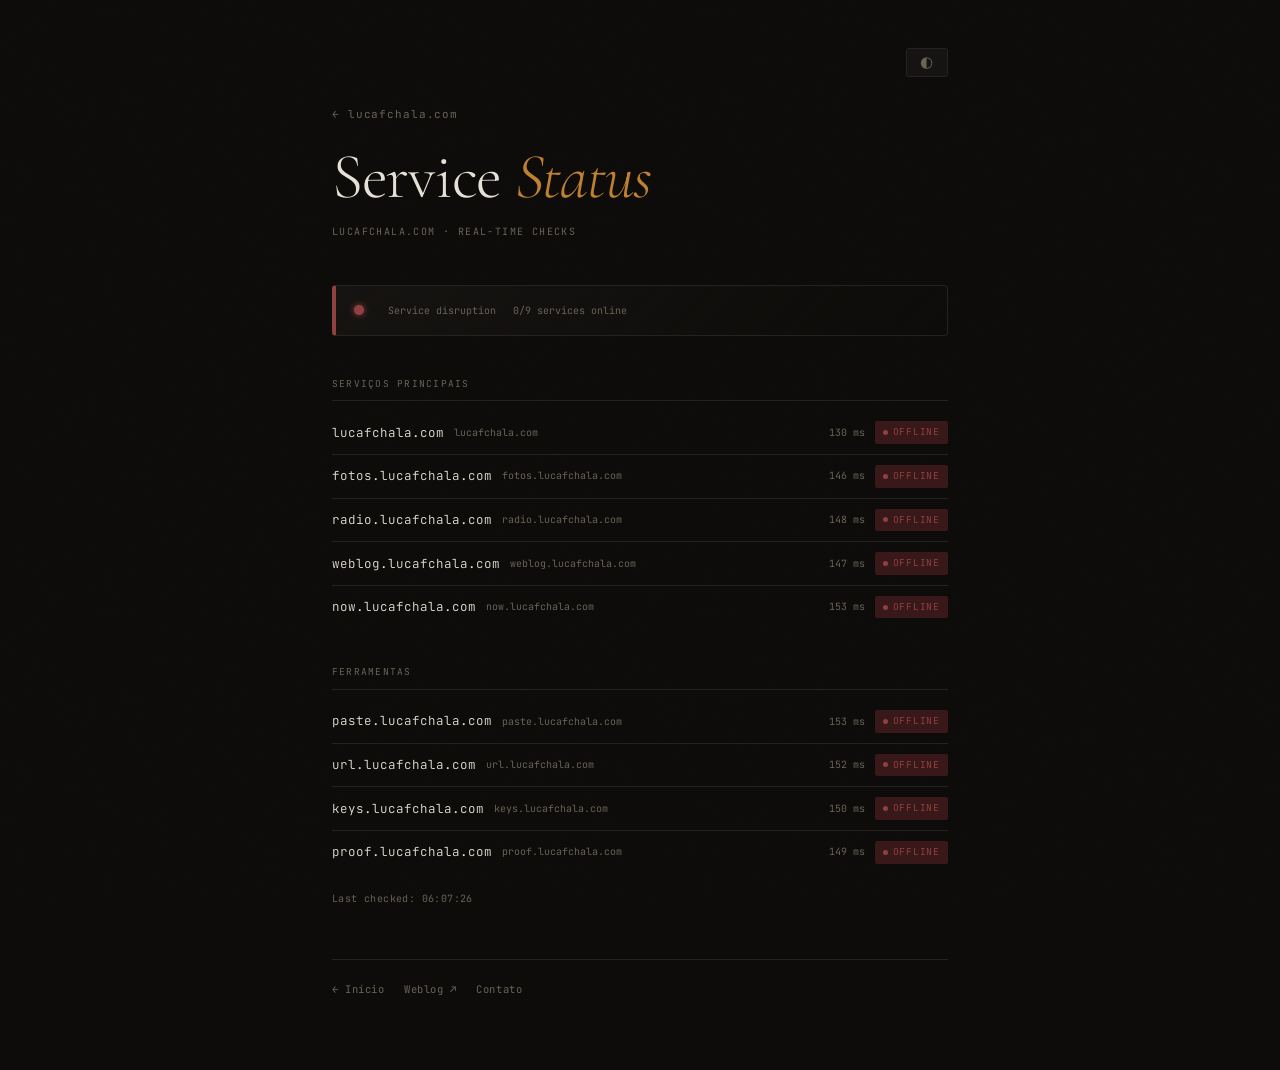
==== status/index.html @ 0a49af27 "Add status.lucafchala.com status page Creates status/index.html — a real-time service health page ma" ====
<!DOCTYPE html>
<html lang="pt-BR" data-theme="dark">

<head>
    <meta charset="UTF-8">
    <meta name="viewport" content="width=device-width, initial-scale=1.0">
    <title>Status · lucafchala.com</title>
    <meta name="description" content="Status dos serviços de lucafchala.com">
    <link rel="icon" type="image/svg+xml" href="/favicon.svg">

    <link rel="preconnect" href="https://fonts.googleapis.com">
    <link rel="preconnect" href="https://fonts.gstatic.com" crossorigin>
    <link rel="preload" as="style" href="https://fonts.googleapis.com/css2?family=Cormorant+Garamond:ital,wght@0,300;0,400;0,600;1,300;1,400;1,600&family=JetBrains+Mono:wght@300;400;500&display=swap">
    <link href="https://fonts.googleapis.com/css2?family=Cormorant+Garamond:ital,wght@0,300;0,400;0,600;1,300;1,400;1,600&family=JetBrains+Mono:wght@300;400;500&display=swap" rel="stylesheet">

    <script>
        const savedTheme = localStorage.getItem('theme') || 'dark';
        document.documentElement.dataset.theme = savedTheme;
    </script>

    <style>
        *, *::before, *::after {
            box-sizing: border-box;
            margin: 0;
            padding: 0;
        }

        :root {
            --bg:         #0d0c0a;
            --border:     #252220;
            --text:       #e6e1d6;
            --muted:      #6a6358;
            --accent:     #c08030;
            --accent-dim: #6a4818;
            --ctrl-bg:    #161412;
            --ok:         #4a9060;
            --ok-dim:     #1e3828;
            --warn:       #a07820;
            --warn-dim:   #3a2c08;
            --err:        #904040;
            --err-dim:    #381818;
        }

        [data-theme="light"] {
            --bg:         #f4efe6;
            --border:     #d8d1c4;
            --text:       #1c1a17;
            --muted:      #9a8f80;
            --accent:     #a06820;
            --accent-dim: #c89050;
            --ctrl-bg:    #ede8df;
            --ok:         #2e7050;
            --ok-dim:     #d0ead8;
            --warn:       #806010;
            --warn-dim:   #f0e0b0;
            --err:        #802828;
            --err-dim:    #f0d0d0;
        }

        html {
            background: var(--bg);
            color: var(--text);
            font-family: 'JetBrains Mono', monospace;
            font-size: 14px;
            line-height: 1.75;
            -webkit-font-smoothing: antialiased;
            transition: background 0.25s, color 0.25s;
        }

        body {
            min-height: 100vh;
            max-width: 680px;
            margin: 0 auto;
            padding: 48px 32px 72px;
        }

        body::after {
            content: '';
            position: fixed;
            inset: 0;
            pointer-events: none;
            z-index: 9999;
            background-image: url("data:image/svg+xml,%3Csvg xmlns='http://www.w3.org/2000/svg' width='300' height='300'%3E%3Cfilter id='n'%3E%3CfeTurbulence type='fractalNoise' baseFrequency='0.75' numOctaves='4' stitchTiles='stitch'/%3E%3C/filter%3E%3Crect width='300' height='300' filter='url(%23n)' opacity='0.035'/%3E%3C/svg%3E");
            opacity: 0.28;
        }

        /* ── Controls ── */
        .controls {
            display: flex;
            justify-content: flex-end;
            margin-bottom: 24px;
        }

        .controls-inner {
            display: flex;
            align-items: center;
            gap: 4px;
            background: var(--ctrl-bg);
            border: 1px solid var(--border);
            border-radius: 3px;
            padding: 4px 6px;
        }

        .ctrl-btn {
            background: none;
            border: none;
            color: var(--muted);
            font-family: 'JetBrains Mono', monospace;
            font-size: 10px;
            font-weight: 400;
            letter-spacing: 0.09em;
            text-transform: uppercase;
            padding: 4px 7px;
            cursor: pointer;
            transition: color 0.15s;
            border-radius: 2px;
            line-height: 1;
            display: flex;
            align-items: center;
        }

        .ctrl-btn:hover { color: var(--accent); }

        #btn-theme {
            font-size: 15px;
            padding: 2px 7px;
        }

        .ctrl-sep {
            color: var(--border);
            font-size: 10px;
            user-select: none;
            line-height: 1;
        }

        /* ── Header ── */
        header {
            margin-bottom: 44px;
            animation: rise 0.9s cubic-bezier(0.16,1,0.3,1) both;
        }

        .back-link {
            display: inline-flex;
            align-items: center;
            gap: 6px;
            text-decoration: none;
            color: var(--muted);
            font-size: 11px;
            letter-spacing: 0.08em;
            margin-bottom: 24px;
            transition: color 0.15s;
        }

        .back-link:hover { color: var(--accent); }

        .page-title {
            font-family: 'Cormorant Garamond', serif;
            font-size: clamp(40px, 9vw, 64px);
            font-weight: 300;
            line-height: 0.92;
            letter-spacing: -0.02em;
            margin-bottom: 16px;
        }

        .page-title em {
            font-style: italic;
            color: var(--accent);
        }

        .page-sub {
            color: var(--muted);
            font-size: 10px;
            letter-spacing: 0.14em;
            text-transform: uppercase;
        }

        /* ── Overall banner ── */
        .overall {
            display: flex;
            align-items: center;
            gap: 14px;
            border: 1px solid var(--border);
            border-left: 4px solid var(--ok);
            padding: 14px 18px;
            border-radius: 4px;
            background: linear-gradient(135deg, var(--ctrl-bg) 0%, transparent 100%);
            margin-bottom: 40px;
            animation: rise 0.9s cubic-bezier(0.16,1,0.3,1) 0.08s both;
        }

        .overall.degraded { border-left-color: var(--warn); }
        .overall.outage   { border-left-color: var(--err); }

        .overall-dot {
            width: 10px;
            height: 10px;
            border-radius: 50%;
            background: var(--ok);
            flex-shrink: 0;
            box-shadow: 0 0 6px var(--ok);
            animation: pulse 2.5s ease-in-out infinite;
        }

        .overall.degraded .overall-dot { background: var(--warn); box-shadow: 0 0 6px var(--warn); }
        .overall.outage   .overall-dot { background: var(--err);  box-shadow: 0 0 6px var(--err); }

        @keyframes pulse {
            0%, 100% { opacity: 1; }
            50%       { opacity: 0.45; }
        }

        .overall-text {
            font-size: 12px;
            color: var(--text);
        }

        .overall-text span {
            color: var(--muted);
            font-size: 10px;
            margin-left: 10px;
        }

        /* ── Service groups ── */
        .group-label {
            font-size: 9.5px;
            letter-spacing: 0.13em;
            text-transform: uppercase;
            color: var(--muted);
            margin-bottom: 10px;
            padding-bottom: 8px;
            border-bottom: 1px solid var(--border);
        }

        .services-list {
            list-style: none;
            margin-bottom: 36px;
            animation: rise 0.9s cubic-bezier(0.16,1,0.3,1) 0.18s both;
        }

        .service-item {
            display: flex;
            align-items: center;
            justify-content: space-between;
            padding: 10px 0;
            border-bottom: 1px solid var(--border);
            gap: 12px;
        }

        .service-item:last-child { border-bottom: none; }

        .service-name {
            display: flex;
            align-items: center;
            gap: 10px;
            min-width: 0;
        }

        .service-name a {
            text-decoration: none;
            color: var(--text);
            font-size: 12.5px;
            font-weight: 300;
            transition: color 0.15s;
            white-space: nowrap;
            overflow: hidden;
            text-overflow: ellipsis;
        }

        .service-name a:hover { color: var(--accent); }

        .service-url {
            color: var(--muted);
            font-size: 10px;
            white-space: nowrap;
            overflow: hidden;
            text-overflow: ellipsis;
        }

        .badge {
            display: inline-flex;
            align-items: center;
            gap: 5px;
            font-size: 9.5px;
            letter-spacing: 0.08em;
            text-transform: uppercase;
            padding: 3px 8px;
            border-radius: 2px;
            flex-shrink: 0;
        }

        .badge-dot {
            width: 5px;
            height: 5px;
            border-radius: 50%;
            flex-shrink: 0;
        }

        .badge.ok   { color: var(--ok);   background: var(--ok-dim); }
        .badge.ok   .badge-dot { background: var(--ok); }

        .badge.warn { color: var(--warn); background: var(--warn-dim); }
        .badge.warn .badge-dot { background: var(--warn); }

        .badge.err  { color: var(--err);  background: var(--err-dim); }
        .badge.err  .badge-dot { background: var(--err); }

        .badge.unknown { color: var(--muted); background: var(--ctrl-bg); }
        .badge.unknown .badge-dot { background: var(--muted); }

        /* ── Latency bars ── */
        .latency-wrap {
            display: flex;
            align-items: center;
            gap: 6px;
            flex-shrink: 0;
        }

        .latency-val {
            font-size: 10px;
            color: var(--muted);
            min-width: 36px;
            text-align: right;
        }

        /* ── Last checked ── */
        .last-checked {
            font-size: 10px;
            color: var(--muted);
            margin-top: -20px;
            margin-bottom: 36px;
            letter-spacing: 0.04em;
            animation: rise 0.9s cubic-bezier(0.16,1,0.3,1) 0.28s both;
        }

        /* ── Footer ── */
        footer {
            margin-top: 52px;
            padding-top: 20px;
            border-top: 1px solid var(--border);
            display: flex;
            gap: 20px;
            flex-wrap: wrap;
            animation: rise 0.9s cubic-bezier(0.16,1,0.3,1) 0.36s both;
        }

        footer a {
            text-decoration: none;
            color: var(--muted);
            font-size: 10.5px;
            letter-spacing: 0.05em;
            transition: color 0.15s;
        }

        footer a:hover { color: var(--accent); }

        /* ── Animation ── */
        @keyframes rise {
            from { opacity: 0; transform: translateY(18px); }
            to   { opacity: 1; transform: translateY(0); }
        }

        /* ── Responsive ── */
        @media (max-width: 540px) {
            body { padding: 32px 22px 52px; }
            .service-url { display: none; }
        }
    </style>
</head>

<body>
    <div class="controls">
        <div class="controls-inner">
            <button class="ctrl-btn" id="btn-theme" onclick="toggleTheme()" title="Toggle theme" aria-label="Alternar tema">◐</button>
        </div>
    </div>

    <header>
        <a class="back-link" href="https://lucafchala.com">← lucafchala.com</a>
        <h1 class="page-title">Service <em>Status</em></h1>
        <p class="page-sub">lucafchala.com · real-time checks</p>
    </header>

    <div class="overall" id="overall-banner">
        <span class="overall-dot" id="overall-dot"></span>
        <div class="overall-text">
            <span id="overall-msg">Checking services…</span>
            <span id="overall-sub"></span>
        </div>
    </div>

    <!-- Main services -->
    <p class="group-label">Serviços principais</p>
    <ul class="services-list" id="list-main"></ul>

    <!-- Tools -->
    <p class="group-label">Ferramentas</p>
    <ul class="services-list" id="list-tools"></ul>

    <p class="last-checked" id="last-checked">—</p>

    <footer>
        <a href="https://lucafchala.com">← Início</a>
        <a href="https://weblog.lucafchala.com" target="_blank" rel="noopener noreferrer">Weblog ↗</a>
        <a href="mailto:website@lucafchala.com">Contato</a>
    </footer>

    <script>
        function toggleTheme() {
            const html = document.documentElement;
            const next = html.dataset.theme === 'dark' ? 'light' : 'dark';
            html.dataset.theme = next;
            localStorage.setItem('theme', next);
        }

        const SERVICES = {
            main: [
                { name: 'lucafchala.com',       url: 'https://lucafchala.com',       display: 'lucafchala.com' },
                { name: 'fotos.lucafchala.com',  url: 'https://fotos.lucafchala.com',  display: 'fotos.lucafchala.com' },
                { name: 'radio.lucafchala.com',  url: 'https://radio.lucafchala.com',  display: 'radio.lucafchala.com' },
                { name: 'weblog.lucafchala.com', url: 'https://weblog.lucafchala.com', display: 'weblog.lucafchala.com' },
                { name: 'now.lucafchala.com',    url: 'https://now.lucafchala.com',    display: 'now.lucafchala.com' },
            ],
            tools: [
                { name: 'paste.lucafchala.com',  url: 'https://paste.lucafchala.com',  display: 'paste.lucafchala.com' },
                { name: 'url.lucafchala.com',    url: 'https://url.lucafchala.com',    display: 'url.lucafchala.com' },
                { name: 'keys.lucafchala.com',   url: 'https://keys.lucafchala.com',   display: 'keys.lucafchala.com' },
                { name: 'proof.lucafchala.com',  url: 'https://proof.lucafchala.com',  display: 'proof.lucafchala.com' },
            ]
        };

        const results = {};

        function createRow(svc) {
            const li = document.createElement('li');
            li.className = 'service-item';
            li.id = `row-${svc.name}`;
            li.innerHTML = `
                <div class="service-name">
                    <a href="${svc.url}" target="_blank" rel="noopener noreferrer">${svc.name}</a>
                    <span class="service-url">${svc.display}</span>
                </div>
                <div style="display:flex;align-items:center;gap:10px">
                    <span class="latency-val" id="lat-${svc.name}">—</span>
                    <span class="badge unknown" id="badge-${svc.name}">
                        <span class="badge-dot"></span>checking
                    </span>
                </div>`;
            return li;
        }

        function renderList(id, group) {
            const ul = document.getElementById(id);
            SERVICES[group].forEach(svc => ul.appendChild(createRow(svc)));
        }

        renderList('list-main', 'main');
        renderList('list-tools', 'tools');

        async function checkService(svc) {
            const start = performance.now();
            try {
                const probe = new URL(svc.url);
                probe.searchParams.set('_status_probe', '1');
                const resp = await fetch(probe.toString(), {
                    method: 'HEAD',
                    mode: 'no-cors',
                    cache: 'no-store',
                    signal: AbortSignal.timeout(8000)
                });
                const latency = Math.round(performance.now() - start);
                return { ok: true, latency };
            } catch (e) {
                const latency = Math.round(performance.now() - start);
                if (e.name === 'TimeoutError' || e.name === 'AbortError') {
                    return { ok: false, latency, reason: 'timeout' };
                }
                /* no-cors fetch succeeds even for opaque responses; a network error means down */
                return { ok: false, latency, reason: 'error' };
            }
        }

        function updateBadge(svc, result) {
            const badge = document.getElementById(`badge-${svc.name}`);
            const lat   = document.getElementById(`lat-${svc.name}`);

            results[svc.name] = result.ok;

            if (result.ok) {
                badge.className = 'badge ok';
                badge.innerHTML = '<span class="badge-dot"></span>online';
                lat.textContent = result.latency + ' ms';
            } else {
                const cls = result.reason === 'timeout' ? 'warn' : 'err';
                const lbl = result.reason === 'timeout' ? 'slow'  : 'offline';
                badge.className = `badge ${cls}`;
                badge.innerHTML = `<span class="badge-dot"></span>${lbl}`;
                lat.textContent = result.latency + ' ms';
            }
        }

        function updateOverall() {
            const vals = Object.values(results);
            if (!vals.length) return;

            const all = SERVICES.main.concat(SERVICES.tools);
            const total = all.length;
            const done  = vals.length;
            const ok    = vals.filter(Boolean).length;

            const banner = document.getElementById('overall-banner');
            const msg    = document.getElementById('overall-msg');
            const sub    = document.getElementById('overall-sub');

            if (done < total) {
                msg.textContent = `Checking… (${done}/${total})`;
                return;
            }

            if (ok === total) {
                banner.className = 'overall';
                msg.textContent = 'All systems operational';
                sub.textContent = `${ok}/${total} services online`;
            } else if (ok >= total * 0.7) {
                banner.className = 'overall degraded';
                msg.textContent = 'Partial degradation';
                sub.textContent = `${ok}/${total} services online`;
            } else {
                banner.className = 'overall outage';
                msg.textContent = 'Service disruption';
                sub.textContent = `${ok}/${total} services online`;
            }

            const now = new Date();
            document.getElementById('last-checked').textContent =
                `Last checked: ${now.toLocaleTimeString('pt-BR', { hour: '2-digit', minute: '2-digit', second: '2-digit' })}`;
        }

        async function runChecks() {
            const all = SERVICES.main.concat(SERVICES.tools);
            await Promise.all(all.map(async svc => {
                const result = await checkService(svc);
                updateBadge(svc, result);
                updateOverall();
            }));
        }

        runChecks();
        setInterval(runChecks, 60000);
    </script>
</body>
</html>
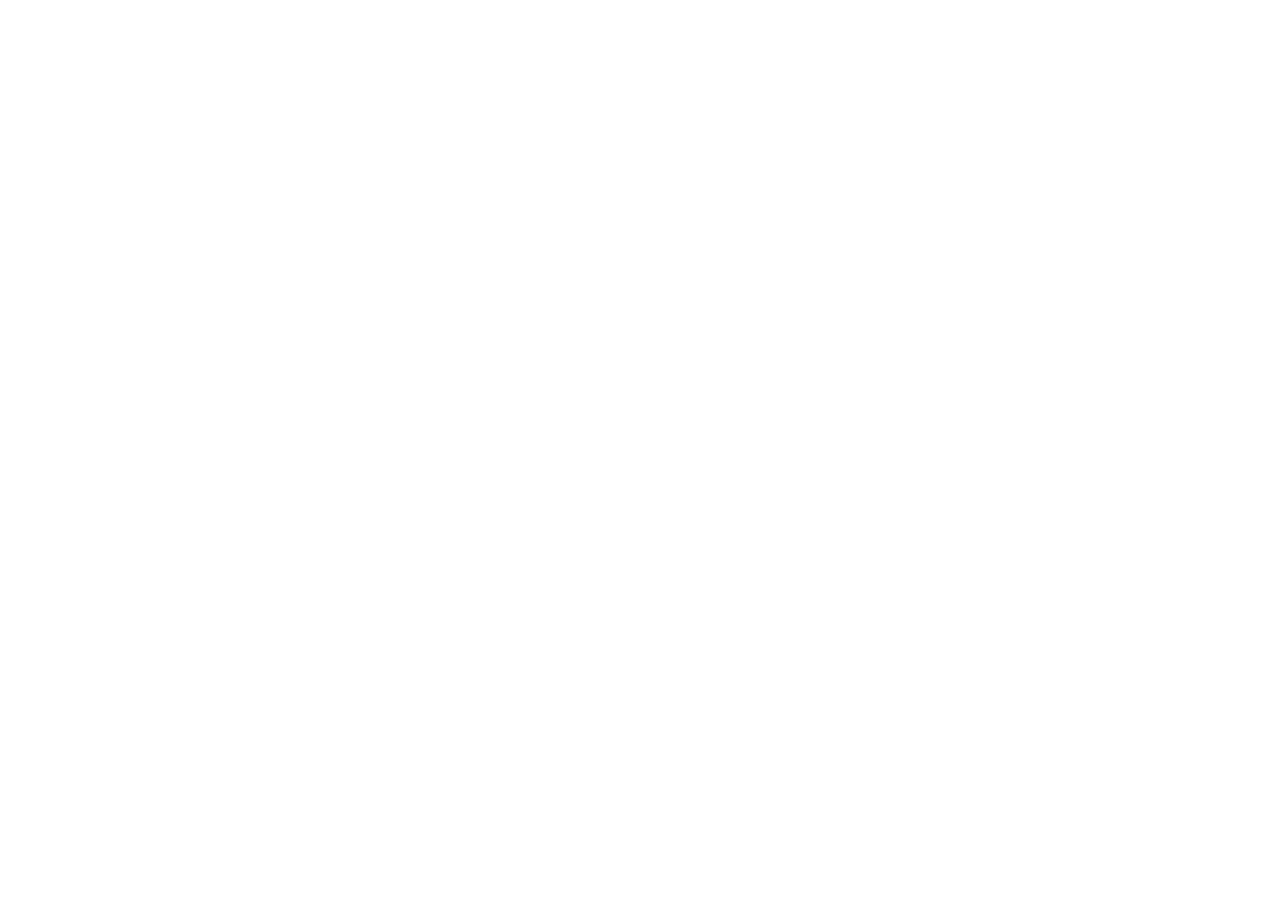
==== commit 9f496273: "Redirect /status to the functional status.lucafchala.com dashboard The /status page duplicated the d" ====
--- a/status/index.html
+++ b/status/index.html
@@ -8,544 +8,68 @@
     <meta name="description" content="Status dos serviços de lucafchala.com">
     <link rel="icon" type="image/svg+xml" href="/favicon.svg">
 
+    <!-- The status dashboard lives on the subdomain, where Cloudflare Pages
+         Functions run server-side checks (real status codes + functional probes
+         of each service, incl. fotos /api/healthz). This page used to duplicate
+         it client-side, but cross-origin no-cors probes can only see total
+         outages — and this path's inline scripts are blocked by the site CSP
+         anyway. So we redirect to the single source of truth. -->
+    <meta http-equiv="refresh" content="0; url=https://status.lucafchala.com">
+    <link rel="canonical" href="https://status.lucafchala.com/">
+
     <link rel="preconnect" href="https://fonts.googleapis.com">
     <link rel="preconnect" href="https://fonts.gstatic.com" crossorigin>
-    <link rel="preload" as="style" href="https://fonts.googleapis.com/css2?family=Cormorant+Garamond:ital,wght@0,300;0,400;0,600;1,300;1,400;1,600&family=JetBrains+Mono:wght@300;400;500&display=swap">
-    <link href="https://fonts.googleapis.com/css2?family=Cormorant+Garamond:ital,wght@0,300;0,400;0,600;1,300;1,400;1,600&family=JetBrains+Mono:wght@300;400;500&display=swap" rel="stylesheet">
-
-    <script>
-        const savedTheme = localStorage.getItem('theme') || 'dark';
-        document.documentElement.dataset.theme = savedTheme;
-    </script>
+    <link href="https://fonts.googleapis.com/css2?family=Cormorant+Garamond:ital,wght@0,300;1,400&family=JetBrains+Mono:wght@400&display=swap" rel="stylesheet">
 
     <style>
-        *, *::before, *::after {
-            box-sizing: border-box;
-            margin: 0;
-            padding: 0;
-        }
-
-        :root {
-            --bg:         #0d0c0a;
-            --border:     #252220;
-            --text:       #e6e1d6;
-            --muted:      #6a6358;
-            --accent:     #c08030;
-            --accent-dim: #6a4818;
-            --ctrl-bg:    #161412;
-            --ok:         #4a9060;
-            --ok-dim:     #1e3828;
-            --warn:       #a07820;
-            --warn-dim:   #3a2c08;
-            --err:        #904040;
-            --err-dim:    #381818;
-        }
-
-        [data-theme="light"] {
-            --bg:         #f4efe6;
-            --border:     #d8d1c4;
-            --text:       #1c1a17;
-            --muted:      #9a8f80;
-            --accent:     #a06820;
-            --accent-dim: #c89050;
-            --ctrl-bg:    #ede8df;
-            --ok:         #2e7050;
-            --ok-dim:     #d0ead8;
-            --warn:       #806010;
-            --warn-dim:   #f0e0b0;
-            --err:        #802828;
-            --err-dim:    #f0d0d0;
-        }
-
-        html {
+        *, *::before, *::after { box-sizing: border-box; margin: 0; padding: 0; }
+        :root { --bg: #0d0c0a; --text: #e6e1d6; --muted: #6a6358; --accent: #c08030; }
+        body {
             background: var(--bg);
             color: var(--text);
             font-family: 'JetBrains Mono', monospace;
-            font-size: 14px;
-            line-height: 1.75;
-            -webkit-font-smoothing: antialiased;
-            transition: background 0.25s, color 0.25s;
-        }
-
-        body {
             min-height: 100vh;
-            max-width: 680px;
-            margin: 0 auto;
-            padding: 48px 32px 72px;
-        }
-
-        body::after {
-            content: '';
-            position: fixed;
-            inset: 0;
-            pointer-events: none;
-            z-index: 9999;
-            background-image: url("data:image/svg+xml,%3Csvg xmlns='http://www.w3.org/2000/svg' width='300' height='300'%3E%3Cfilter id='n'%3E%3CfeTurbulence type='fractalNoise' baseFrequency='0.75' numOctaves='4' stitchTiles='stitch'/%3E%3C/filter%3E%3Crect width='300' height='300' filter='url(%23n)' opacity='0.035'/%3E%3C/svg%3E");
-            opacity: 0.28;
-        }
-
-        /* ── Controls ── */
-        .controls {
-            display: flex;
-            justify-content: flex-end;
-            margin-bottom: 24px;
-        }
-
-        .controls-inner {
             display: flex;
             align-items: center;
-            gap: 4px;
-            background: var(--ctrl-bg);
-            border: 1px solid var(--border);
-            border-radius: 3px;
-            padding: 4px 6px;
+            justify-content: center;
+            padding: 32px;
+            text-align: center;
         }
-
-        .ctrl-btn {
-            background: none;
-            border: none;
-            color: var(--muted);
-            font-family: 'JetBrains Mono', monospace;
-            font-size: 10px;
-            font-weight: 400;
-            letter-spacing: 0.09em;
-            text-transform: uppercase;
-            padding: 4px 7px;
-            cursor: pointer;
-            transition: color 0.15s;
-            border-radius: 2px;
-            line-height: 1;
-            display: flex;
-            align-items: center;
-        }
-
-        .ctrl-btn:hover { color: var(--accent); }
-
-        #btn-theme {
-            font-size: 15px;
-            padding: 2px 7px;
-        }
-
-        .ctrl-sep {
-            color: var(--border);
-            font-size: 10px;
-            user-select: none;
-            line-height: 1;
-        }
-
-        /* ── Header ── */
-        header {
-            margin-bottom: 44px;
-            animation: rise 0.9s cubic-bezier(0.16,1,0.3,1) both;
-        }
-
-        .back-link {
-            display: inline-flex;
-            align-items: center;
-            gap: 6px;
-            text-decoration: none;
-            color: var(--muted);
-            font-size: 11px;
-            letter-spacing: 0.08em;
-            margin-bottom: 24px;
-            transition: color 0.15s;
-        }
-
-        .back-link:hover { color: var(--accent); }
-
-        .page-title {
+        .wrap { max-width: 480px; }
+        h1 {
             font-family: 'Cormorant Garamond', serif;
-            font-size: clamp(40px, 9vw, 64px);
             font-weight: 300;
+            font-size: clamp(36px, 9vw, 60px);
             line-height: 0.92;
-            letter-spacing: -0.02em;
             margin-bottom: 16px;
         }
-
-        .page-title em {
-            font-style: italic;
+        h1 em { font-style: italic; color: var(--accent); }
+        p { font-size: 12px; color: var(--muted); letter-spacing: 0.06em; margin-bottom: 28px; }
+        a.go {
+            display: inline-block;
             color: var(--accent);
+            text-decoration: none;
+            font-size: 12px;
+            letter-spacing: 0.08em;
+            border: 1px solid var(--accent);
+            border-radius: 3px;
+            padding: 9px 16px;
+            transition: background 0.15s, color 0.15s;
         }
-
-        .page-sub {
-            color: var(--muted);
-            font-size: 10px;
-            letter-spacing: 0.14em;
-            text-transform: uppercase;
-        }
-
-        /* ── Overall banner ── */
-        .overall {
-            display: flex;
-            align-items: center;
-            gap: 14px;
-            border: 1px solid var(--border);
-            border-left: 4px solid var(--ok);
-            padding: 14px 18px;
-            border-radius: 4px;
-            background: linear-gradient(135deg, var(--ctrl-bg) 0%, transparent 100%);
-            margin-bottom: 40px;
-            animation: rise 0.9s cubic-bezier(0.16,1,0.3,1) 0.08s both;
-        }
-
-        .overall.degraded { border-left-color: var(--warn); }
-        .overall.outage   { border-left-color: var(--err); }
-
-        .overall-dot {
-            width: 10px;
-            height: 10px;
-            border-radius: 50%;
-            background: var(--ok);
-            flex-shrink: 0;
-            box-shadow: 0 0 6px var(--ok);
-            animation: pulse 2.5s ease-in-out infinite;
-        }
-
-        .overall.degraded .overall-dot { background: var(--warn); box-shadow: 0 0 6px var(--warn); }
-        .overall.outage   .overall-dot { background: var(--err);  box-shadow: 0 0 6px var(--err); }
-
-        @keyframes pulse {
-            0%, 100% { opacity: 1; }
-            50%       { opacity: 0.45; }
-        }
-
-        .overall-text {
-            font-size: 12px;
-            color: var(--text);
-        }
-
-        .overall-text span {
-            color: var(--muted);
-            font-size: 10px;
-            margin-left: 10px;
-        }
-
-        /* ── Service groups ── */
-        .group-label {
-            font-size: 9.5px;
-            letter-spacing: 0.13em;
-            text-transform: uppercase;
-            color: var(--muted);
-            margin-bottom: 10px;
-            padding-bottom: 8px;
-            border-bottom: 1px solid var(--border);
-        }
-
-        .services-list {
-            list-style: none;
-            margin-bottom: 36px;
-            animation: rise 0.9s cubic-bezier(0.16,1,0.3,1) 0.18s both;
-        }
-
-        .service-item {
-            display: flex;
-            align-items: center;
-            justify-content: space-between;
-            padding: 10px 0;
-            border-bottom: 1px solid var(--border);
-            gap: 12px;
-        }
-
-        .service-item:last-child { border-bottom: none; }
-
-        .service-name {
-            display: flex;
-            align-items: center;
-            gap: 10px;
-            min-width: 0;
-        }
-
-        .service-name a {
-            text-decoration: none;
-            color: var(--text);
-            font-size: 12.5px;
-            font-weight: 300;
-            transition: color 0.15s;
-            white-space: nowrap;
-            overflow: hidden;
-            text-overflow: ellipsis;
-        }
-
-        .service-name a:hover { color: var(--accent); }
-
-        .service-url {
-            color: var(--muted);
-            font-size: 10px;
-            white-space: nowrap;
-            overflow: hidden;
-            text-overflow: ellipsis;
-        }
-
-        .badge {
-            display: inline-flex;
-            align-items: center;
-            gap: 5px;
-            font-size: 9.5px;
-            letter-spacing: 0.08em;
-            text-transform: uppercase;
-            padding: 3px 8px;
-            border-radius: 2px;
-            flex-shrink: 0;
-        }
-
-        .badge-dot {
-            width: 5px;
-            height: 5px;
-            border-radius: 50%;
-            flex-shrink: 0;
-        }
-
-        .badge.ok   { color: var(--ok);   background: var(--ok-dim); }
-        .badge.ok   .badge-dot { background: var(--ok); }
-
-        .badge.warn { color: var(--warn); background: var(--warn-dim); }
-        .badge.warn .badge-dot { background: var(--warn); }
-
-        .badge.err  { color: var(--err);  background: var(--err-dim); }
-        .badge.err  .badge-dot { background: var(--err); }
-
-        .badge.unknown { color: var(--muted); background: var(--ctrl-bg); }
-        .badge.unknown .badge-dot { background: var(--muted); }
-
-        /* ── Latency bars ── */
-        .latency-wrap {
-            display: flex;
-            align-items: center;
-            gap: 6px;
-            flex-shrink: 0;
-        }
-
-        .latency-val {
-            font-size: 10px;
-            color: var(--muted);
-            min-width: 36px;
-            text-align: right;
-        }
-
-        /* ── Last checked ── */
-        .last-checked {
-            font-size: 10px;
-            color: var(--muted);
-            margin-top: -20px;
-            margin-bottom: 36px;
-            letter-spacing: 0.04em;
-            animation: rise 0.9s cubic-bezier(0.16,1,0.3,1) 0.28s both;
-        }
-
-        /* ── Footer ── */
-        footer {
-            margin-top: 52px;
-            padding-top: 20px;
-            border-top: 1px solid var(--border);
-            display: flex;
-            gap: 20px;
-            flex-wrap: wrap;
-            animation: rise 0.9s cubic-bezier(0.16,1,0.3,1) 0.36s both;
-        }
-
-        footer a {
-            text-decoration: none;
-            color: var(--muted);
-            font-size: 10.5px;
-            letter-spacing: 0.05em;
-            transition: color 0.15s;
-        }
-
-        footer a:hover { color: var(--accent); }
-
-        /* ── Animation ── */
-        @keyframes rise {
-            from { opacity: 0; transform: translateY(18px); }
-            to   { opacity: 1; transform: translateY(0); }
-        }
-
-        /* ── Responsive ── */
-        @media (max-width: 540px) {
-            body { padding: 32px 22px 52px; }
-            .service-url { display: none; }
-        }
+        a.go:hover { background: var(--accent); color: var(--bg); }
+        .home { display: block; margin-top: 32px; font-size: 11px; }
+        .home a { color: var(--muted); text-decoration: none; }
+        .home a:hover { color: var(--accent); }
     </style>
 </head>
 
 <body>
-    <div class="controls">
-        <div class="controls-inner">
-            <button class="ctrl-btn" id="btn-theme" onclick="toggleTheme()" title="Toggle theme" aria-label="Alternar tema">◐</button>
-        </div>
+    <div class="wrap">
+        <h1>Service <em>Status</em></h1>
+        <p>O painel de status agora vive em status.lucafchala.com — redirecionando…</p>
+        <a class="go" href="https://status.lucafchala.com">Ir para o status →</a>
+        <span class="home"><a href="https://lucafchala.com">← lucafchala.com</a></span>
     </div>
+</body>
 
-    <header>
-        <a class="back-link" href="https://lucafchala.com">← lucafchala.com</a>
-        <h1 class="page-title">Service <em>Status</em></h1>
-        <p class="page-sub">lucafchala.com · real-time checks</p>
-    </header>
-
-    <div class="overall" id="overall-banner">
-        <span class="overall-dot" id="overall-dot"></span>
-        <div class="overall-text">
-            <span id="overall-msg">Checking services…</span>
-            <span id="overall-sub"></span>
-        </div>
-    </div>
-
-    <!-- Main services -->
-    <p class="group-label">Serviços principais</p>
-    <ul class="services-list" id="list-main"></ul>
-
-    <!-- Tools -->
-    <p class="group-label">Ferramentas</p>
-    <ul class="services-list" id="list-tools"></ul>
-
-    <p class="last-checked" id="last-checked">—</p>
-
-    <footer>
-        <a href="https://lucafchala.com">← Início</a>
-        <a href="https://weblog.lucafchala.com" target="_blank" rel="noopener noreferrer">Weblog ↗</a>
-        <a href="mailto:website@lucafchala.com">Contato</a>
-    </footer>
-
-    <script>
-        function toggleTheme() {
-            const html = document.documentElement;
-            const next = html.dataset.theme === 'dark' ? 'light' : 'dark';
-            html.dataset.theme = next;
-            localStorage.setItem('theme', next);
-        }
-
-        const SERVICES = {
-            main: [
-                { name: 'lucafchala.com',       url: 'https://lucafchala.com',       display: 'lucafchala.com' },
-                { name: 'fotos.lucafchala.com',  url: 'https://fotos.lucafchala.com',  display: 'fotos.lucafchala.com' },
-                { name: 'radio.lucafchala.com',  url: 'https://radio.lucafchala.com',  display: 'radio.lucafchala.com' },
-                { name: 'weblog.lucafchala.com', url: 'https://weblog.lucafchala.com', display: 'weblog.lucafchala.com' },
-                { name: 'now.lucafchala.com',    url: 'https://now.lucafchala.com',    display: 'now.lucafchala.com' },
-            ],
-            tools: [
-                { name: 'paste.lucafchala.com',  url: 'https://paste.lucafchala.com',  display: 'paste.lucafchala.com' },
-                { name: 'url.lucafchala.com',    url: 'https://url.lucafchala.com',    display: 'url.lucafchala.com' },
-                { name: 'keys.lucafchala.com',   url: 'https://keys.lucafchala.com',   display: 'keys.lucafchala.com' },
-                { name: 'proof.lucafchala.com',  url: 'https://proof.lucafchala.com',  display: 'proof.lucafchala.com' },
-            ]
-        };
-
-        const results = {};
-
-        function createRow(svc) {
-            const li = document.createElement('li');
-            li.className = 'service-item';
-            li.id = `row-${svc.name}`;
-            li.innerHTML = `
-                <div class="service-name">
-                    <a href="${svc.url}" target="_blank" rel="noopener noreferrer">${svc.name}</a>
-                    <span class="service-url">${svc.display}</span>
-                </div>
-                <div style="display:flex;align-items:center;gap:10px">
-                    <span class="latency-val" id="lat-${svc.name}">—</span>
-                    <span class="badge unknown" id="badge-${svc.name}">
-                        <span class="badge-dot"></span>checking
-                    </span>
-                </div>`;
-            return li;
-        }
-
-        function renderList(id, group) {
-            const ul = document.getElementById(id);
-            SERVICES[group].forEach(svc => ul.appendChild(createRow(svc)));
-        }
-
-        renderList('list-main', 'main');
-        renderList('list-tools', 'tools');
-
-        async function checkService(svc) {
-            const start = performance.now();
-            try {
-                const probe = new URL(svc.url);
-                probe.searchParams.set('_status_probe', '1');
-                const resp = await fetch(probe.toString(), {
-                    method: 'HEAD',
-                    mode: 'no-cors',
-                    cache: 'no-store',
-                    signal: AbortSignal.timeout(8000)
-                });
-                const latency = Math.round(performance.now() - start);
-                return { ok: true, latency };
-            } catch (e) {
-                const latency = Math.round(performance.now() - start);
-                if (e.name === 'TimeoutError' || e.name === 'AbortError') {
-                    return { ok: false, latency, reason: 'timeout' };
-                }
-                /* no-cors fetch succeeds even for opaque responses; a network error means down */
-                return { ok: false, latency, reason: 'error' };
-            }
-        }
-
-        function updateBadge(svc, result) {
-            const badge = document.getElementById(`badge-${svc.name}`);
-            const lat   = document.getElementById(`lat-${svc.name}`);
-
-            results[svc.name] = result.ok;
-
-            if (result.ok) {
-                badge.className = 'badge ok';
-                badge.innerHTML = '<span class="badge-dot"></span>online';
-                lat.textContent = result.latency + ' ms';
-            } else {
-                const cls = result.reason === 'timeout' ? 'warn' : 'err';
-                const lbl = result.reason === 'timeout' ? 'slow'  : 'offline';
-                badge.className = `badge ${cls}`;
-                badge.innerHTML = `<span class="badge-dot"></span>${lbl}`;
-                lat.textContent = result.latency + ' ms';
-            }
-        }
-
-        function updateOverall() {
-            const vals = Object.values(results);
-            if (!vals.length) return;
-
-            const all = SERVICES.main.concat(SERVICES.tools);
-            const total = all.length;
-            const done  = vals.length;
-            const ok    = vals.filter(Boolean).length;
-
-            const banner = document.getElementById('overall-banner');
-            const msg    = document.getElementById('overall-msg');
-            const sub    = document.getElementById('overall-sub');
-
-            if (done < total) {
-                msg.textContent = `Checking… (${done}/${total})`;
-                return;
-            }
-
-            if (ok === total) {
-                banner.className = 'overall';
-                msg.textContent = 'All systems operational';
-                sub.textContent = `${ok}/${total} services online`;
-            } else if (ok >= total * 0.7) {
-                banner.className = 'overall degraded';
-                msg.textContent = 'Partial degradation';
-                sub.textContent = `${ok}/${total} services online`;
-            } else {
-                banner.className = 'overall outage';
-                msg.textContent = 'Service disruption';
-                sub.textContent = `${ok}/${total} services online`;
-            }
-
-            const now = new Date();
-            document.getElementById('last-checked').textContent =
-                `Last checked: ${now.toLocaleTimeString('pt-BR', { hour: '2-digit', minute: '2-digit', second: '2-digit' })}`;
-        }
-
-        async function runChecks() {
-            const all = SERVICES.main.concat(SERVICES.tools);
-            await Promise.all(all.map(async svc => {
-                const result = await checkService(svc);
-                updateBadge(svc, result);
-                updateOverall();
-            }));
-        }
-
-        runChecks();
-        setInterval(runChecks, 60000);
-    </script>
-</body>
 </html>
